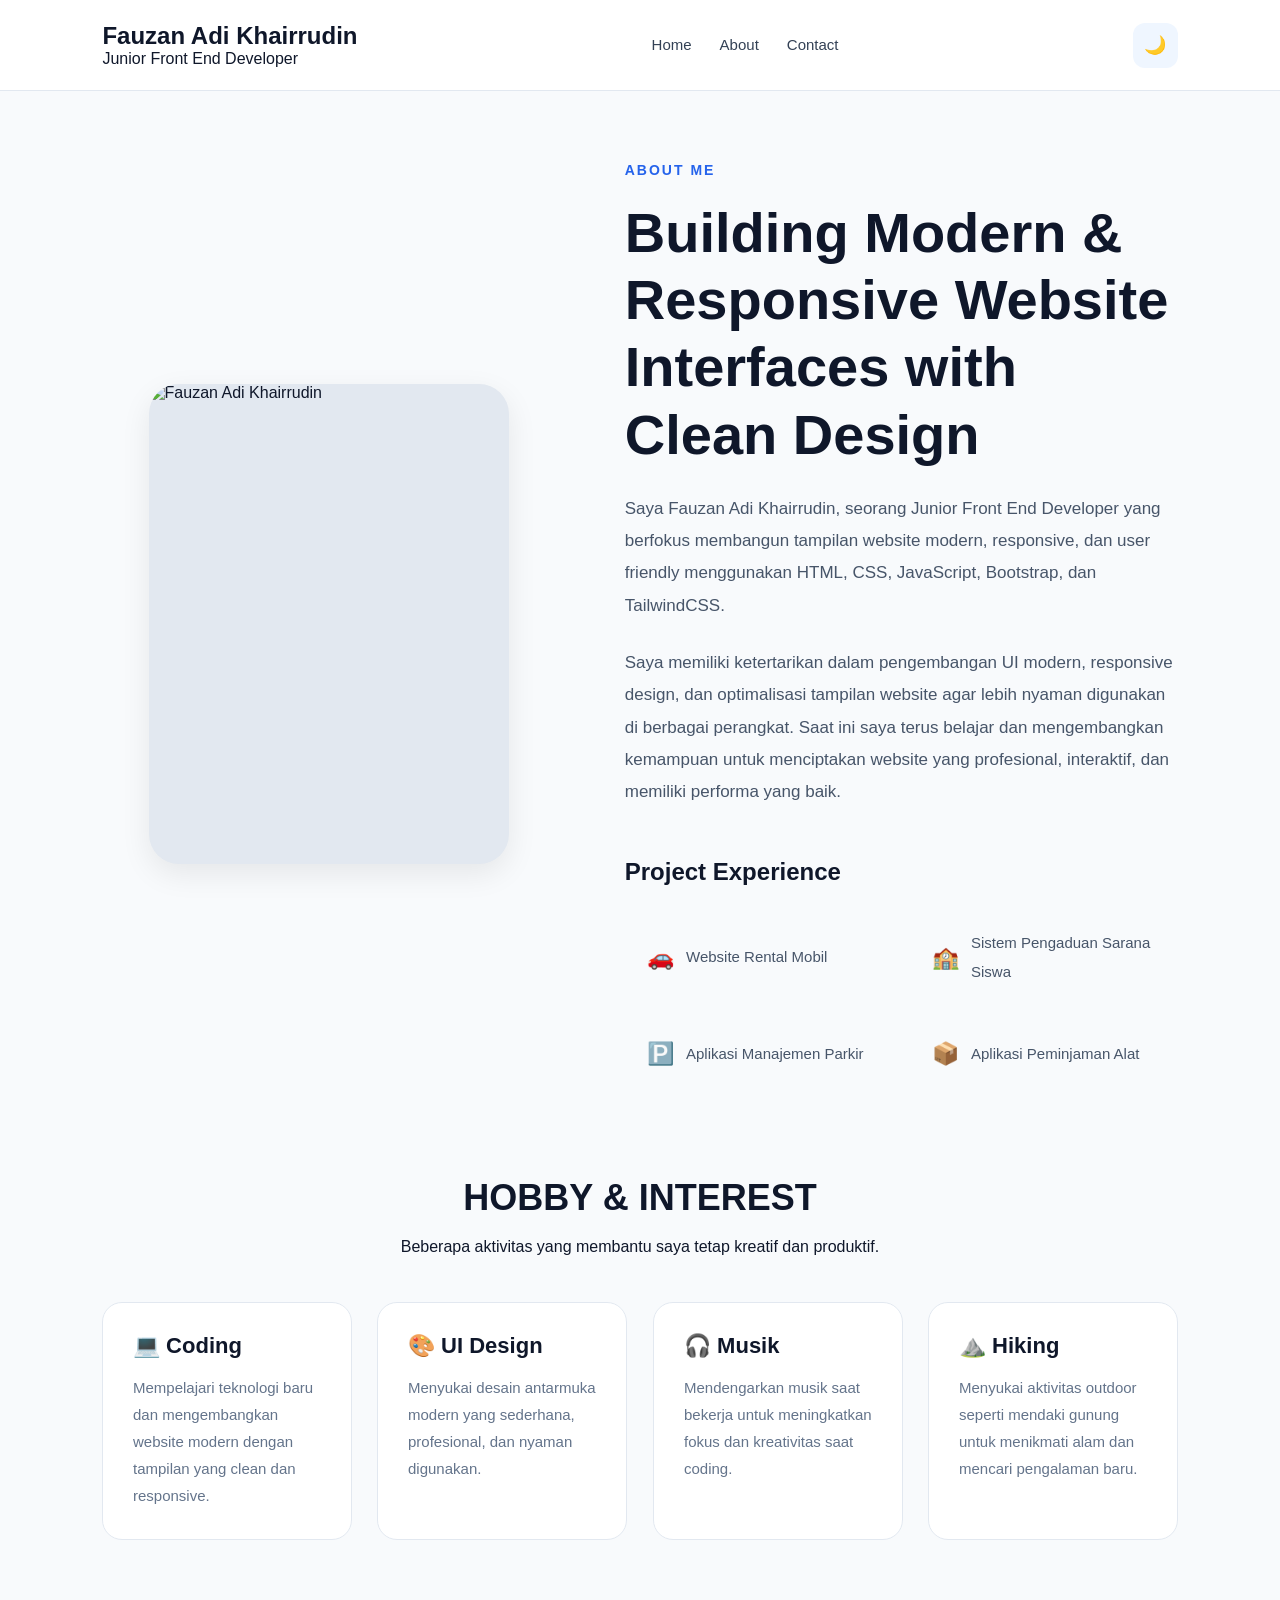
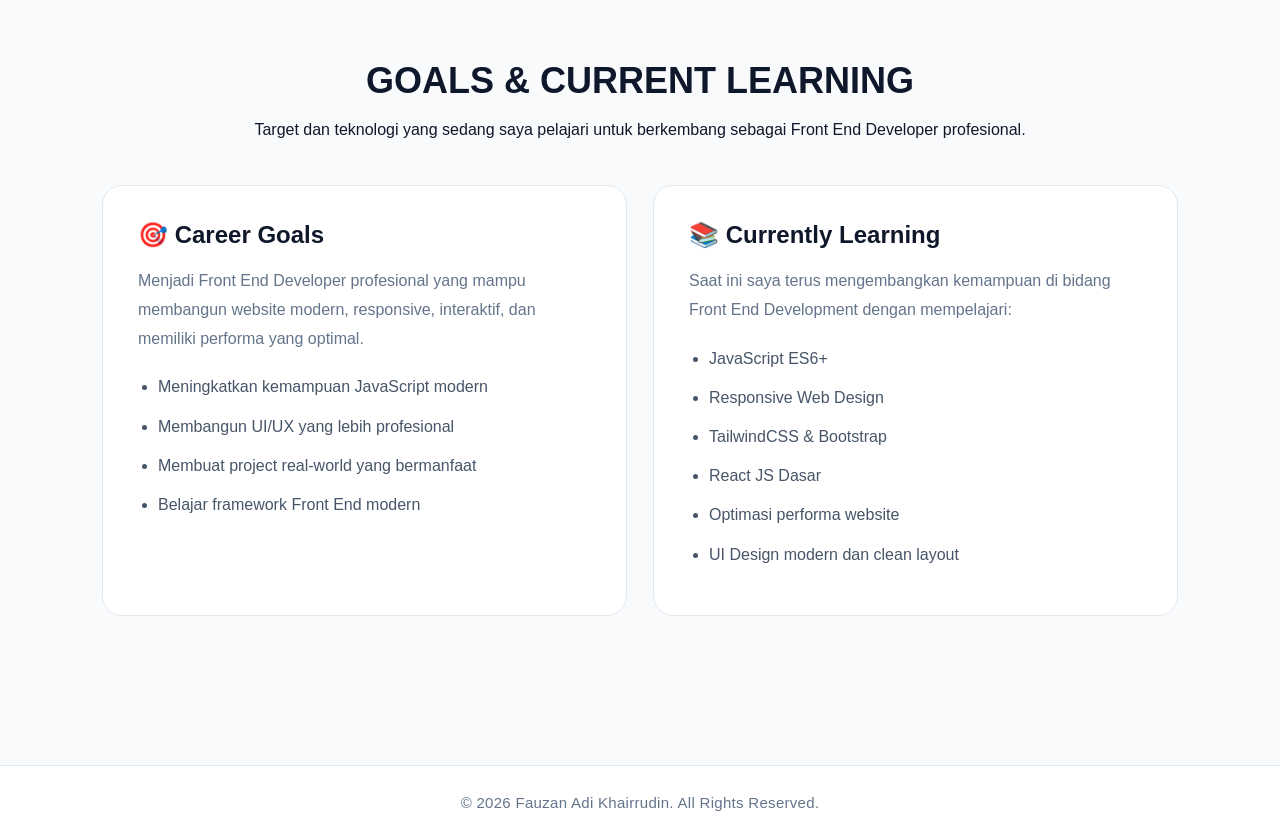
==== about.html @ c6f4afb7 "fix5" ====
<!doctype html>
<html lang="id">
  <head>
    <meta charset="UTF-8" />
    <meta name="viewport" content="width=device-width, initial-scale=1.0" />

    <title>About | Fauzan Adi Khairrudin</title>

    <meta
      name="description"
      content="Portfolio Fauzan Adi Khairrudin - Junior Front End Developer yang fokus membangun website modern, responsive, dan user friendly."
    />

    <link rel="stylesheet" href="../css/about.css" />
  </head>

  <body>
    <!-- NAVBAR -->
    <nav>
      <div class="logo-box">
        <h2>Fauzan Adi Khairrudin</h2>

        <p>Junior Front End Developer</p>
      </div>

      <ul>
        <li><a href="index.html">Home</a></li>
        <li><a href="about.html">About</a></li>
        <li><a href="contact.html">Contact</a></li>
      </ul>
      <button id="theme-toggle">🌙</button>
    </nav>

    <!-- ABOUT -->
    <section class="about-section">
      <!-- IMAGE -->
      <div class="about-image hidden">
        <div class="image-box">
          <img src="../images/fed.png" alt="Fauzan Adi Khairrudin" />
        </div>
      </div>

      <!-- CONTENT -->
      <div class="about-content hidden">
        <span class="small-title">ABOUT ME</span>

        <h1>
          Building Modern & Responsive Website Interfaces with Clean Design
        </h1>

        <p>
          Saya Fauzan Adi Khairrudin, seorang Junior Front End Developer yang
          berfokus membangun tampilan website modern, responsive, dan user
          friendly menggunakan HTML, CSS, JavaScript, Bootstrap, dan
          TailwindCSS.
        </p>

        <p>
          Saya memiliki ketertarikan dalam pengembangan UI modern, responsive
          design, dan optimalisasi tampilan website agar lebih nyaman digunakan
          di berbagai perangkat. Saat ini saya terus belajar dan mengembangkan
          kemampuan untuk menciptakan website yang profesional, interaktif, dan
          memiliki performa yang baik.
        </p>

        <!-- PROJECT -->
        <div class="project-section">
          <h3>Project Experience</h3>

          <div class="skills">
            <div class="skill-card">
              <span>🚗</span>
              <p>Website Rental Mobil</p>
            </div>

            <div class="skill-card">
              <span>🏫</span>
              <p>Sistem Pengaduan Sarana Siswa</p>
            </div>

            <div class="skill-card">
              <span>🅿️</span>
              <p>Aplikasi Manajemen Parkir</p>
            </div>

            <div class="skill-card">
              <span>📦</span>
              <p>Aplikasi Peminjaman Alat</p>
            </div>
          </div>
        </div>
      </div>
    </section>

    <!-- HOBBY -->
    <section class="hobby-section hidden">
      <div class="section-title">
        <h2>HOBBY & INTEREST</h2>

        <p>
          Beberapa aktivitas yang membantu saya tetap kreatif dan produktif.
        </p>
      </div>

      <div class="hobby-container">
        <div class="hobby-card">
          <h3>💻 Coding</h3>

          <p>
            Mempelajari teknologi baru dan mengembangkan website modern dengan
            tampilan yang clean dan responsive.
          </p>
        </div>

        <div class="hobby-card">
          <h3>🎨 UI Design</h3>

          <p>
            Menyukai desain antarmuka modern yang sederhana, profesional, dan
            nyaman digunakan.
          </p>
        </div>

        <div class="hobby-card">
          <h3>🎧 Musik</h3>

          <p>
            Mendengarkan musik saat bekerja untuk meningkatkan fokus dan
            kreativitas saat coding.
          </p>
        </div>

        <div class="hobby-card">
          <h3>⛰️ Hiking</h3>

          <p>
            Menyukai aktivitas outdoor seperti mendaki gunung untuk menikmati
            alam dan mencari pengalaman baru.
          </p>
        </div>
      </div>
    </section>

    <!-- GOALS & LEARNING -->
    <section class="goals-section hidden">
      <div class="section-title">
        <h2>GOALS & CURRENT LEARNING</h2>

        <p>
          Target dan teknologi yang sedang saya pelajari untuk berkembang
          sebagai Front End Developer profesional.
        </p>
      </div>

      <div class="goals-container">
        <!-- GOALS -->
        <div class="goal-card">
          <h3>🎯 Career Goals</h3>

          <p>
            Menjadi Front End Developer profesional yang mampu membangun website
            modern, responsive, interaktif, dan memiliki performa yang optimal.
          </p>

          <ul>
            <li>Meningkatkan kemampuan JavaScript modern</li>
            <li>Membangun UI/UX yang lebih profesional</li>
            <li>Membuat project real-world yang bermanfaat</li>
            <li>Belajar framework Front End modern</li>
          </ul>
        </div>

        <!-- CURRENT LEARNING -->
        <div class="goal-card">
          <h3>📚 Currently Learning</h3>

          <p>
            Saat ini saya terus mengembangkan kemampuan di bidang Front End
            Development dengan mempelajari:
          </p>

          <ul>
            <li>JavaScript ES6+</li>
            <li>Responsive Web Design</li>
            <li>TailwindCSS & Bootstrap</li>
            <li>React JS Dasar</li>
            <li>Optimasi performa website</li>
            <li>UI Design modern dan clean layout</li>
          </ul>
        </div>
      </div>
    </section>

    <footer>
      <p>© 2026 Fauzan Adi Khairrudin. All Rights Reserved.</p>
    </footer>

    <script src="../js/script.js"></script>
  </body>
</html>
---- css/about.css ----
/* RESET */
* {
  margin: 0;
  padding: 0;
  box-sizing: border-box;
  font-family: "Segoe UI", Tahoma, Geneva, Verdana, sans-serif;
}

body {
  background: #f8fafc;
  color: #0f172a;
}

/* =========================
   NAVBAR
========================= */
nav {
  width: 100%;
  padding: 22px 8%;

  display: flex;
  justify-content: space-between;
  align-items: center;

  background: rgba(255, 255, 255, 0.9);

  border-bottom: 1px solid #e2e8f0;

  position: sticky;
  top: 0;
  z-index: 1000;

  backdrop-filter: blur(12px);
}

.logo-box {
  display: flex;
  flex-direction: column;
}

.logo {
  font-size: 24px;
  font-weight: 700;
  color: #0f172a;
}

.job {
  margin-top: 4px;
  font-size: 14px;
  color: #64748b;
}

nav ul {
  display: flex;
  list-style: none;
  gap: 28px;
}

nav ul li a {
  text-decoration: none;
  color: #334155;

  font-size: 15px;
  font-weight: 500;

  position: relative;

  transition: 0.3s;
}

nav ul li a::after {
  content: "";

  position: absolute;
  left: 0;
  bottom: -6px;

  width: 0%;
  height: 2px;

  background: #2563eb;

  transition: 0.3s;
}

nav ul li a:hover {
  color: #2563eb;
}

nav ul li a:hover::after {
  width: 100%;
}

/* ACTIVE NAV */
nav ul li a.active {
  color: #2563eb;
}

nav ul li a.active::after {
  width: 100%;
}

/* =========================
   ABOUT
========================= */
.about-section {
  min-height: 90vh;
  padding: 70px 8%;

  display: grid;
  grid-template-columns: 0.9fr 1.1fr;
  gap: 70px;

  align-items: center;
}

/* IMAGE */
.about-image {
  display: flex;
  justify-content: center;
}

.image-box {
  width: 360px;
  height: 480px;

  overflow: hidden;
  border-radius: 30px;

  background: #e2e8f0;

  box-shadow: 0 10px 30px rgba(0, 0, 0, 0.08);
}

.image-box img {
  width: 100%;
  height: 100%;
  object-fit: cover;
}

/* CONTENT */
.small-title {
  color: #2563eb;
  font-size: 14px;
  letter-spacing: 2px;
  font-weight: 600;
}

.about-content h1 {
  margin-top: 20px;

  font-size: 56px;
  line-height: 1.2;

  color: #0f172a;
}

.about-content p {
  margin-top: 25px;

  line-height: 1.9;
  color: #475569;

  font-size: 17px;
}

/* =========================
   PROJECT EXPERIENCE
========================= */
.project-section {
  margin-top: 50px;
  width: 100%;
}

.project-section h3 {
  margin-bottom: 25px;

  font-size: 24px;
  color: var(--text-color);
}

/* MEMANJANG KE BAWAH FOTO */
.skills {
  width: 100%;

  display: grid;
  grid-template-columns: repeat(2, 1fr);

  gap: 18px;
}

.skill-card {
  width: 100%;

  padding: 18px 22px;

  background: var(--card-bg);

  border: 1px solid var(--border-color);
  border-radius: 16px;

  color: var(--text-color);

  font-weight: 500;

  display: flex;
  align-items: center;
  gap: 12px;

  transition: 0.3s;
}

.skill-card span {
  font-size: 22px;
}

.skill-card p {
  margin: 0;
  font-size: 15px;
}

.skill-card:hover {
  transform: translateY(-4px);

  background: var(--primary-color);
  border-color: var(--primary-color);

  color: white;
}

/* =========================
   SECTION TITLE
========================= */
.section-title {
  text-align: center;
}

.section-title h2 {
  font-size: 36px;
  color: var(--text-color);
}

.section-title p {
  margin-top: 14px;

  line-height: 1.8;

  color: var(--secondary-text);
}

/* RESPONSIVE */
@media (max-width: 768px) {
  .skills {
    grid-template-columns: 1fr;
  }
}

/* =========================
   HOBBY
========================= */
.hobby-section {
  padding: 20px 8% 100px;
}

.hobby-container {
  margin-top: 40px;

  display: grid;
  grid-template-columns: repeat(auto-fit, minmax(250px, 1fr));

  gap: 25px;
}

.hobby-card {
  background: white;

  padding: 30px;

  border-radius: 20px;
  border: 1px solid #e2e8f0;

  transition: 0.3s;
}

.hobby-card:hover {
  transform: translateY(-5px);
  border-color: #2563eb;
}

.hobby-card h3 {
  font-size: 22px;
  color: #0f172a;
}

.hobby-card p {
  margin-top: 15px;

  color: #64748b;
  line-height: 1.8;

  font-size: 15px;
}

/* =========================
   GOALS & LEARNING
========================= */
.goals-section {
  padding: 20px 8% 100px;
}

.goals-container {
  margin-top: 40px;

  display: grid;
  grid-template-columns: repeat(auto-fit, minmax(320px, 1fr));

  gap: 25px;
}

.goal-card {
  background: white;

  padding: 35px;

  border-radius: 20px;
  border: 1px solid #e2e8f0;

  transition: 0.3s;
}

.goal-card:hover {
  transform: translateY(-5px);
  border-color: #2563eb;
}

.goal-card h3 {
  font-size: 24px;
  color: #0f172a;
  margin-bottom: 18px;
}

.goal-card p {
  color: #64748b;
  line-height: 1.8;
  margin-bottom: 20px;
}

.goal-card ul {
  padding-left: 20px;
}

.goal-card ul li {
  margin-bottom: 12px;

  color: #475569;
  line-height: 1.7;
}

/* FOOTER */
footer {
  width: 100%;
  padding: 28px 8%;

  background: #ffffff;

  border-top: 1px solid #e2e8f0;

  display: flex;
  justify-content: center;
  align-items: center;

  margin-top: 50px;
}

footer p {
  color: #64748b;

  font-size: 15px;
  letter-spacing: 0.3px;

  text-align: center;
}

/* =========================
   DARK MODE BUTTON
========================= */
#theme-toggle {
  width: 45px;
  height: 45px;

  border: none;
  border-radius: 12px;

  background: #eff6ff;
  color: #2563eb;

  cursor: pointer;

  font-size: 18px;

  transition: 0.3s;
}

#theme-toggle:hover {
  transform: scale(1.08);
  background: #2563eb;
  color: white;
}

/* =========================
   DARK MODE
========================= */
body.dark-mode {
  background: #0f172a;
  color: #f8fafc;
}

/* NAVBAR */
body.dark-mode nav {
  background: rgba(15, 23, 42, 0.9);
  border-bottom: 1px solid #1e293b;
}

body.dark-mode .logo,
body.dark-mode nav ul li a,
body.dark-mode .about-content h1,
body.dark-mode .project-section h3,
body.dark-mode .section-title h2,
body.dark-mode .hobby-card h3,
body.dark-mode .goal-card h3,
body.dark-mode footer p {
  color: #f8fafc;
}

/* TEXT */
body.dark-mode .job,
body.dark-mode .about-content p,
body.dark-mode .section-title p,
body.dark-mode .goal-card p,
body.dark-mode .goal-card ul li,
body.dark-mode .hobby-card p {
  color: #cbd5e1;
}

/* CARD */
body.dark-mode .skill-card,
body.dark-mode .hobby-card,
body.dark-mode .goal-card,
body.dark-mode footer {
  background: #111827;
  border-color: #1e293b;
}

/* IMAGE */
body.dark-mode .image-box {
  background: #1e293b;
}

/* BUTTON */
body.dark-mode #theme-toggle {
  background: #1e293b;
  color: #facc15;
}

/* HOVER */
body.dark-mode .skill-card:hover,
body.dark-mode .hobby-card:hover,
body.dark-mode .goal-card:hover {
  border-color: #3b82f6;
}

/* =========================
   ANIMATION
========================= */
.hidden {
  opacity: 0;
  transform: translateY(30px);
  transition: all 0.8s ease;
}

.show {
  opacity: 1;
  transform: translateY(0);
}

/* =========================
   RESPONSIVE
========================= */
@media (max-width: 992px) {
  .about-section {
    grid-template-columns: 1fr;
    text-align: center;
  }

  .skills {
    justify-content: center;
  }

  .about-content h1 {
    font-size: 46px;
  }
}

@media (max-width: 768px) {
  nav {
    flex-direction: column;
    gap: 20px;
    text-align: center;
  }

  nav ul {
    gap: 18px;
  }

  .about-section {
    padding: 60px 6%;
  }

  .about-content h1 {
    font-size: 38px;
  }

  .about-content p {
    font-size: 16px;
  }

  .image-box {
    width: 280px;
    height: 380px;
  }

  .section-title h2 {
    font-size: 30px;
  }

  .goal-card,
  .hobby-card {
    padding: 25px;
  }
}

/* =========================
   EXTRA RESPONSIVE
========================= */

html {
  scroll-behavior: smooth;
}

body {
  overflow-x: hidden;
}

/* HEADING RESPONSIVE */
.about-content h1 {
  font-size: clamp(32px, 6vw, 56px);
}

/* IMAGE RESPONSIVE */
.image-box {
  width: 100%;
  max-width: 360px;
  height: auto;
  aspect-ratio: 3 / 4;
}

.image-box img {
  width: 100%;
  height: 100%;
  object-fit: cover;
}

/* SKILLS RESPONSIVE */
.skills {
  display: grid;
  grid-template-columns: repeat(auto-fit, minmax(220px, 1fr));
  gap: 18px;
}

.skill-card {
  min-width: 0;
  will-change: transform;
}

.goal-card,
.hobby-card {
  will-change: transform;
}

/* FOOTER */
footer {
  text-align: center;
}

/* NAVBAR TRANSITION */
nav ul li a {
  transition: color 0.3s ease;
}

/* NAVBAR SHADOW */
nav.scrolled {
  box-shadow: 0 4px 20px rgba(0, 0, 0, 0.08);
}

/* =========================
   TABLET
========================= */
@media (max-width: 992px) {
  .about-section {
    grid-template-columns: 1fr;
    text-align: center;
  }

  .about-content h1 {
    font-size: clamp(32px, 7vw, 48px);
  }

  .skills {
    justify-content: center;
  }
}

/* =========================
   MOBILE
========================= */
@media (max-width: 768px) {
  nav {
    flex-direction: column;
    gap: 20px;
    text-align: center;
    padding: 20px 6%;
  }

  nav ul {
    gap: 18px;
    flex-wrap: wrap;
    justify-content: center;
  }

  .about-section {
    padding: 60px 6%;
    gap: 50px;
  }

  .about-content p {
    font-size: 16px;
  }

  .image-box {
    max-width: 280px;
  }

  .section-title h2 {
    font-size: 30px;
  }

  .goal-card,
  .hobby-card {
    padding: 25px;
  }
}

/* =========================
   SMALL MOBILE
========================= */
@media (max-width: 576px) {
  nav {
    padding: 18px 5%;
  }

  nav ul {
    gap: 14px;
  }

  nav ul li a {
    font-size: 14px;
  }

  .about-section,
  .hobby-section,
  .goals-section {
    padding-left: 5%;
    padding-right: 5%;
  }

  .about-section {
    gap: 40px;
  }

  .about-content h1 {
    line-height: 1.3;
  }

  .project-section h3,
  .section-title h2 {
    font-size: 28px;
  }

  .goal-card h3,
  .hobby-card h3 {
    font-size: 20px;
  }

  .goal-card,
  .hobby-card,
  .skill-card {
    padding: 20px;
  }
}
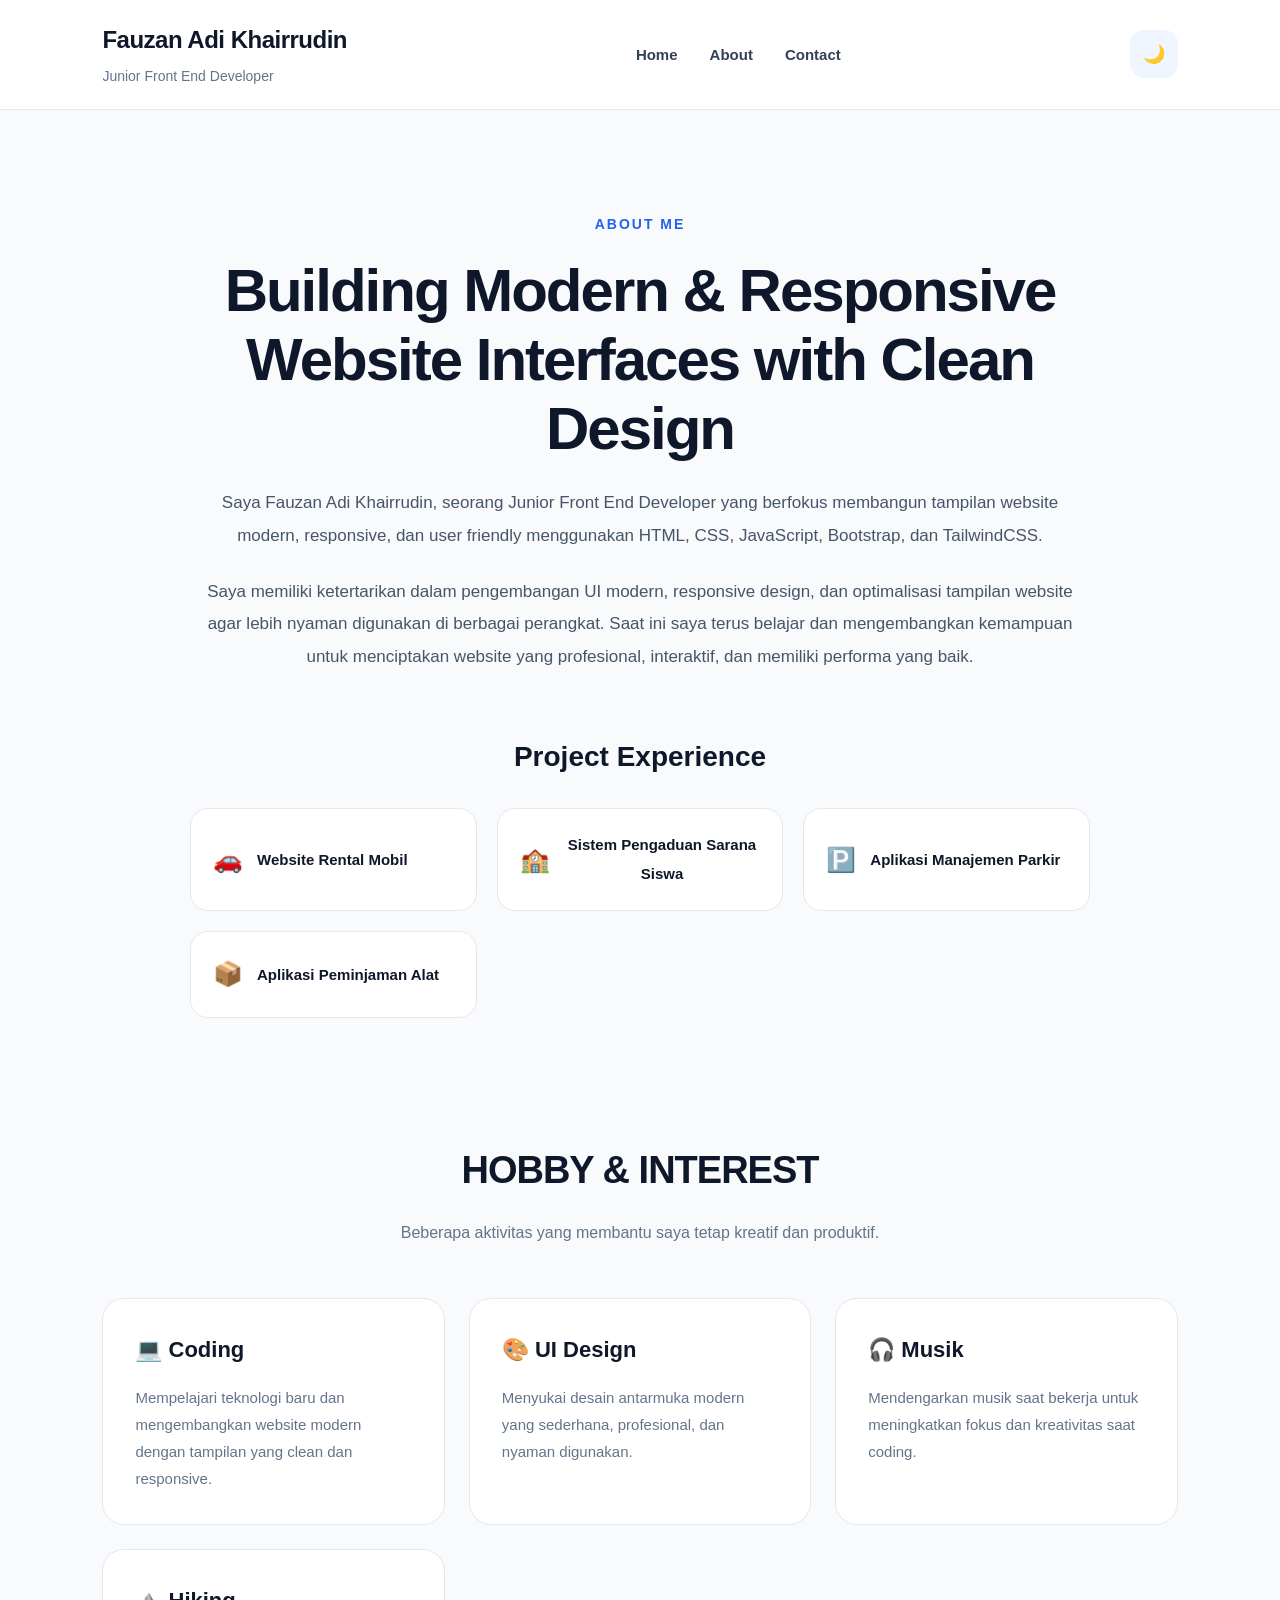
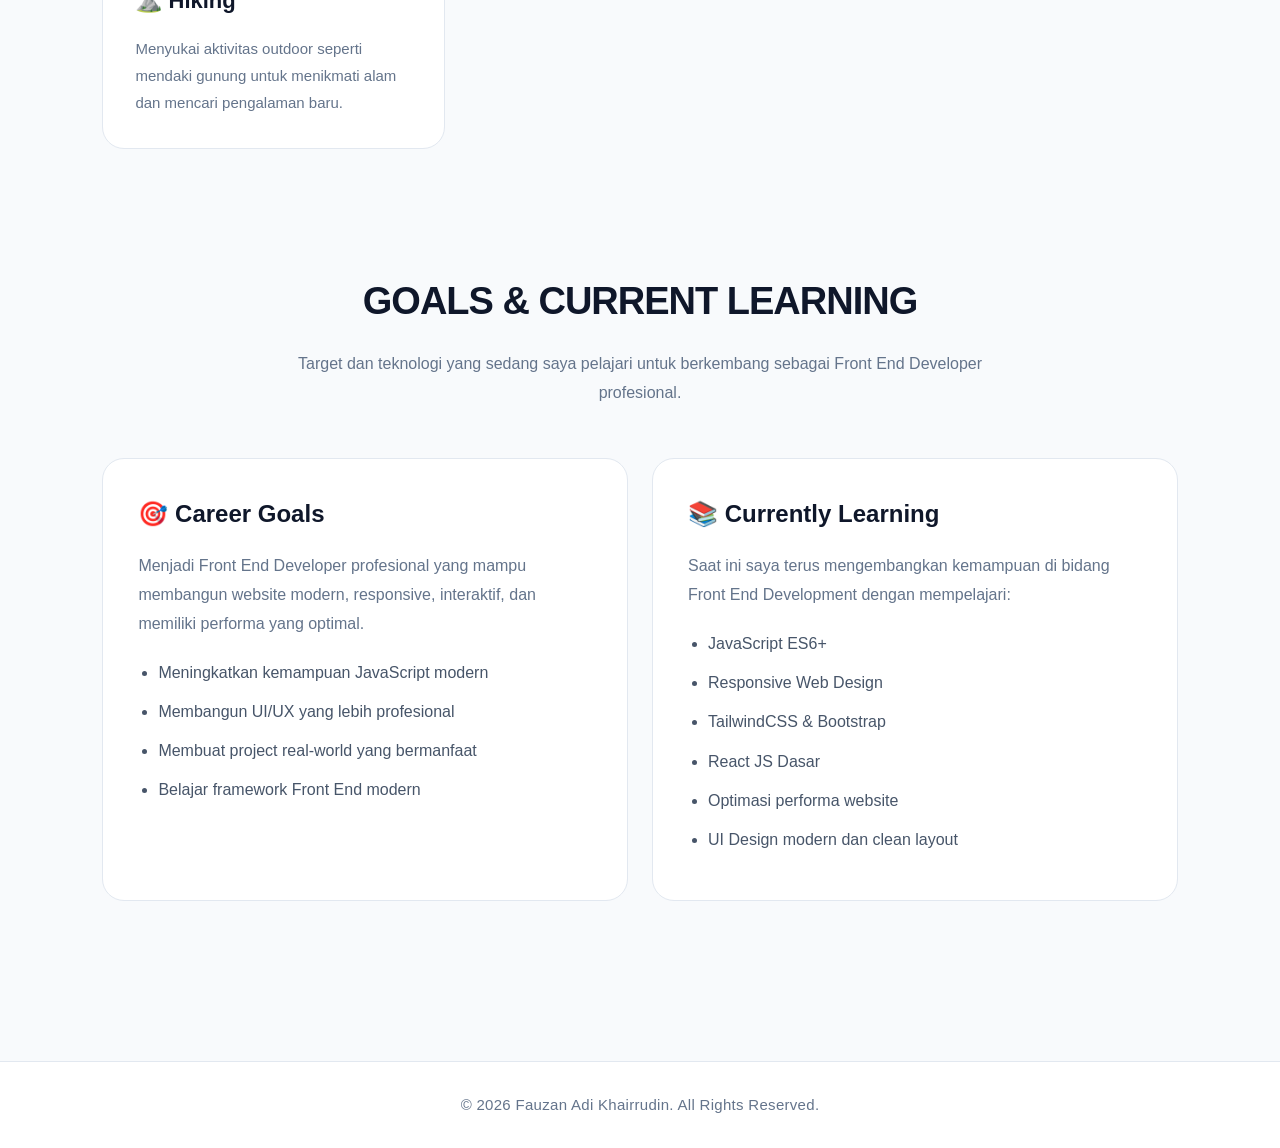
==== commit 784dd1c1: "fix9" ====
--- a/about.html
+++ b/about.html
@@ -33,13 +33,6 @@
 
     <!-- ABOUT -->
     <section class="about-section">
-      <!-- IMAGE -->
-      <div class="about-image hidden">
-        <div class="image-box">
-          <img src="../images/fed.png" alt="Fauzan Adi Khairrudin" />
-        </div>
-      </div>
-
       <!-- CONTENT -->
       <div class="about-content hidden">
         <span class="small-title">ABOUT ME</span>
--- a/css/about.css
+++ b/css/about.css
@@ -1,4 +1,6 @@
-/* RESET */
+/* =========================
+   RESET
+========================= */
 * {
   margin: 0;
   padding: 0;
@@ -6,9 +8,26 @@
   font-family: "Segoe UI", Tahoma, Geneva, Verdana, sans-serif;
 }
 
+html {
+  scroll-behavior: smooth;
+}
+
 body {
   background: #f8fafc;
   color: #0f172a;
+  overflow-x: hidden;
+  line-height: 1.7;
+}
+
+/* =========================
+   ROOT COLORS
+========================= */
+:root {
+  --primary-color: #2563eb;
+  --text-color: #0f172a;
+  --secondary-text: #64748b;
+  --border-color: #e2e8f0;
+  --card-bg: #ffffff;
 }
 
 /* =========================
@@ -16,56 +35,65 @@
 ========================= */
 nav {
   width: 100%;
-  padding: 22px 8%;
+  padding: 20px 8%;
 
   display: flex;
   justify-content: space-between;
   align-items: center;
 
-  background: rgba(255, 255, 255, 0.9);
-
-  border-bottom: 1px solid #e2e8f0;
-
   position: sticky;
   top: 0;
   z-index: 1000;
 
-  backdrop-filter: blur(12px);
-}
-
+  background: rgba(255, 255, 255, 0.92);
+  border-bottom: 1px solid var(--border-color);
+
+  backdrop-filter: blur(14px);
+
+  transition: 0.3s ease;
+}
+
+nav.scrolled {
+  box-shadow: 0 4px 20px rgba(0, 0, 0, 0.05);
+}
+
+/* LOGO */
 .logo-box {
   display: flex;
   flex-direction: column;
-}
-
-.logo {
+  gap: 4px;
+}
+
+.logo-box h2 {
   font-size: 24px;
   font-weight: 700;
-  color: #0f172a;
-}
-
-.job {
-  margin-top: 4px;
+  color: var(--text-color);
+  letter-spacing: -0.5px;
+}
+
+.logo-box p {
   font-size: 14px;
-  color: #64748b;
-}
-
+  color: var(--secondary-text);
+}
+
+/* MENU */
 nav ul {
   display: flex;
+  align-items: center;
   list-style: none;
-  gap: 28px;
+  gap: 32px;
 }
 
 nav ul li a {
+  position: relative;
+
   text-decoration: none;
   color: #334155;
 
   font-size: 15px;
-  font-weight: 500;
-
-  position: relative;
-
-  transition: 0.3s;
+  font-weight: 600;
+
+  transition: 0.3s ease;
 }
 
 nav ul li a::after {
@@ -73,338 +101,333 @@
 
   position: absolute;
   left: 0;
-  bottom: -6px;
+  bottom: -7px;
 
   width: 0%;
   height: 2px;
 
-  background: #2563eb;
-
-  transition: 0.3s;
-}
-
-nav ul li a:hover {
-  color: #2563eb;
-}
-
-nav ul li a:hover::after {
-  width: 100%;
-}
-
-/* ACTIVE NAV */
+  border-radius: 50px;
+
+  background: var(--primary-color);
+
+  transition: 0.3s ease;
+}
+
+nav ul li a:hover,
 nav ul li a.active {
-  color: #2563eb;
-}
-
+  color: var(--primary-color);
+}
+
+nav ul li a:hover::after,
 nav ul li a.active::after {
   width: 100%;
 }
 
 /* =========================
+   DARK MODE BUTTON
+========================= */
+#theme-toggle {
+  width: 48px;
+  height: 48px;
+
+  border: none;
+  border-radius: 14px;
+
+  background: #eff6ff;
+  color: var(--primary-color);
+
+  font-size: 18px;
+  cursor: pointer;
+
+  transition: 0.3s ease;
+}
+
+#theme-toggle:hover {
+  transform: translateY(-2px);
+
+  background: var(--primary-color);
+  color: white;
+}
+
+/* =========================
    ABOUT
 ========================= */
 .about-section {
+  width: 100%;
   min-height: 90vh;
-  padding: 70px 8%;
-
-  display: grid;
-  grid-template-columns: 0.9fr 1.1fr;
-  gap: 70px;
-
-  align-items: center;
-}
-
-/* IMAGE */
-.about-image {
-  display: flex;
-  justify-content: center;
-}
-
-.image-box {
-  width: 360px;
-  height: 480px;
-
-  overflow: hidden;
-  border-radius: 30px;
-
-  background: #e2e8f0;
-
-  box-shadow: 0 10px 30px rgba(0, 0, 0, 0.08);
-}
-
-.image-box img {
-  width: 100%;
-  height: 100%;
-  object-fit: cover;
-}
-
-/* CONTENT */
-.small-title {
-  color: #2563eb;
-  font-size: 14px;
-  letter-spacing: 2px;
-  font-weight: 600;
-}
-
-.about-content h1 {
-  margin-top: 20px;
-
-  font-size: 56px;
-  line-height: 1.2;
-
-  color: #0f172a;
-}
-
-.about-content p {
-  margin-top: 25px;
-
-  line-height: 1.9;
-  color: #475569;
-
-  font-size: 17px;
-}
-
-/* =========================
-   PROJECT EXPERIENCE
-========================= */
-.project-section {
-  margin-top: 50px;
-  width: 100%;
-}
-
-.project-section h3 {
-  margin-bottom: 25px;
-
-  font-size: 24px;
-  color: var(--text-color);
-}
-
-/* MEMANJANG KE BAWAH FOTO */
-.skills {
-  width: 100%;
-
-  display: grid;
-  grid-template-columns: repeat(2, 1fr);
-
-  gap: 18px;
-}
-
-.skill-card {
-  width: 100%;
-
-  padding: 18px 22px;
-
-  background: var(--card-bg);
-
-  border: 1px solid var(--border-color);
-  border-radius: 16px;
-
-  color: var(--text-color);
-
-  font-weight: 500;
-
-  display: flex;
-  align-items: center;
-  gap: 12px;
-
-  transition: 0.3s;
-}
-
-.skill-card span {
-  font-size: 22px;
-}
-
-.skill-card p {
-  margin: 0;
-  font-size: 15px;
-}
-
-.skill-card:hover {
-  transform: translateY(-4px);
-
-  background: var(--primary-color);
-  border-color: var(--primary-color);
-
-  color: white;
-}
-
-/* =========================
-   SECTION TITLE
-========================= */
-.section-title {
-  text-align: center;
-}
-
-.section-title h2 {
-  font-size: 36px;
-  color: var(--text-color);
-}
-
-.section-title p {
-  margin-top: 14px;
-
-  line-height: 1.8;
-
-  color: var(--secondary-text);
-}
-
-/* RESPONSIVE */
-@media (max-width: 768px) {
-  .skills {
-    grid-template-columns: 1fr;
-  }
-}
-
-/* =========================
-   HOBBY
-========================= */
-.hobby-section {
-  padding: 20px 8% 100px;
-}
-
-.hobby-container {
-  margin-top: 40px;
-
-  display: grid;
-  grid-template-columns: repeat(auto-fit, minmax(250px, 1fr));
-
-  gap: 25px;
-}
-
-.hobby-card {
-  background: white;
-
-  padding: 30px;
-
-  border-radius: 20px;
-  border: 1px solid #e2e8f0;
-
-  transition: 0.3s;
-}
-
-.hobby-card:hover {
-  transform: translateY(-5px);
-  border-color: #2563eb;
-}
-
-.hobby-card h3 {
-  font-size: 22px;
-  color: #0f172a;
-}
-
-.hobby-card p {
-  margin-top: 15px;
-
-  color: #64748b;
-  line-height: 1.8;
-
-  font-size: 15px;
-}
-
-/* =========================
-   GOALS & LEARNING
-========================= */
-.goals-section {
-  padding: 20px 8% 100px;
-}
-
-.goals-container {
-  margin-top: 40px;
-
-  display: grid;
-  grid-template-columns: repeat(auto-fit, minmax(320px, 1fr));
-
-  gap: 25px;
-}
-
-.goal-card {
-  background: white;
-
-  padding: 35px;
-
-  border-radius: 20px;
-  border: 1px solid #e2e8f0;
-
-  transition: 0.3s;
-}
-
-.goal-card:hover {
-  transform: translateY(-5px);
-  border-color: #2563eb;
-}
-
-.goal-card h3 {
-  font-size: 24px;
-  color: #0f172a;
-  margin-bottom: 18px;
-}
-
-.goal-card p {
-  color: #64748b;
-  line-height: 1.8;
-  margin-bottom: 20px;
-}
-
-.goal-card ul {
-  padding-left: 20px;
-}
-
-.goal-card ul li {
-  margin-bottom: 12px;
-
-  color: #475569;
-  line-height: 1.7;
-}
-
-/* FOOTER */
-footer {
-  width: 100%;
-  padding: 28px 8%;
-
-  background: #ffffff;
-
-  border-top: 1px solid #e2e8f0;
+
+  padding: 100px 8%;
 
   display: flex;
   justify-content: center;
   align-items: center;
-
+}
+
+.about-content {
+  width: 100%;
+  max-width: 900px;
+
+  text-align: center;
+}
+
+/* SMALL TITLE */
+.small-title {
+  display: inline-block;
+
+  color: var(--primary-color);
+
+  font-size: 14px;
+  font-weight: 700;
+  letter-spacing: 2px;
+
+  margin-bottom: 20px;
+}
+
+/* TITLE */
+.about-content h1 {
+  font-size: clamp(38px, 6vw, 60px);
+  line-height: 1.15;
+  letter-spacing: -2px;
+
+  color: var(--text-color);
+}
+
+/* DESCRIPTION */
+.about-content p {
+  margin-top: 24px;
+
+  font-size: 17px;
+  line-height: 1.9;
+
+  color: #475569;
+}
+
+/* =========================
+   PROJECT EXPERIENCE
+========================= */
+.project-section {
+  margin-top: 60px;
+}
+
+.project-section h3 {
+  margin-bottom: 28px;
+
+  font-size: 28px;
+  color: var(--text-color);
+}
+
+/* SKILLS */
+.skills {
+  display: grid;
+  grid-template-columns: repeat(auto-fit, minmax(240px, 1fr));
+  gap: 20px;
+}
+
+.skill-card {
+  padding: 22px;
+
+  background: var(--card-bg);
+
+  border: 1px solid var(--border-color);
+  border-radius: 18px;
+
+  display: flex;
+  align-items: center;
+  gap: 14px;
+
+  transition: 0.3s ease;
+}
+
+.skill-card:hover {
+  transform: translateY(-5px);
+
+  border-color: var(--primary-color);
+  box-shadow: 0 10px 30px rgba(37, 99, 235, 0.08);
+}
+
+.skill-card span {
+  font-size: 24px;
+}
+
+.skill-card p {
+  margin: 0;
+
+  font-size: 15px;
+  font-weight: 600;
+
+  color: var(--text-color);
+}
+
+/* =========================
+   SECTION TITLE
+========================= */
+.section-title {
+  text-align: center;
+}
+
+.section-title h2 {
+  font-size: 38px;
+  letter-spacing: -1px;
+
+  color: var(--text-color);
+}
+
+.section-title p {
+  margin-top: 16px;
+
+  max-width: 700px;
+  margin-inline: auto;
+
+  line-height: 1.8;
+  color: var(--secondary-text);
+}
+
+/* =========================
+   HOBBY SECTION
+========================= */
+.hobby-section {
+  padding: 20px 8% 100px;
+}
+
+.hobby-container {
   margin-top: 50px;
+
+  display: grid;
+  grid-template-columns: repeat(auto-fit, minmax(260px, 1fr));
+
+  gap: 24px;
+}
+
+.hobby-card {
+  padding: 32px;
+
+  background: var(--card-bg);
+
+  border: 1px solid var(--border-color);
+  border-radius: 22px;
+
+  transition: 0.3s ease;
+}
+
+.hobby-card:hover {
+  transform: translateY(-6px);
+
+  border-color: var(--primary-color);
+  box-shadow: 0 10px 30px rgba(0, 0, 0, 0.05);
+}
+
+.hobby-card h3 {
+  font-size: 22px;
+  color: var(--text-color);
+}
+
+.hobby-card p {
+  margin-top: 16px;
+
+  font-size: 15px;
+  line-height: 1.8;
+
+  color: var(--secondary-text);
+}
+
+/* =========================
+   GOALS SECTION
+========================= */
+.goals-section {
+  padding: 20px 8% 100px;
+}
+
+.goals-container {
+  margin-top: 50px;
+
+  display: grid;
+  grid-template-columns: repeat(auto-fit, minmax(320px, 1fr));
+
+  gap: 24px;
+}
+
+.goal-card {
+  padding: 35px;
+
+  background: var(--card-bg);
+
+  border: 1px solid var(--border-color);
+  border-radius: 22px;
+
+  transition: 0.3s ease;
+}
+
+.goal-card:hover {
+  transform: translateY(-6px);
+
+  border-color: var(--primary-color);
+  box-shadow: 0 10px 30px rgba(0, 0, 0, 0.05);
+}
+
+.goal-card h3 {
+  margin-bottom: 18px;
+
+  font-size: 24px;
+  color: var(--text-color);
+}
+
+.goal-card p {
+  margin-bottom: 20px;
+
+  line-height: 1.8;
+  color: var(--secondary-text);
+}
+
+.goal-card ul {
+  padding-left: 20px;
+}
+
+.goal-card ul li {
+  margin-bottom: 12px;
+
+  line-height: 1.7;
+  color: #475569;
+}
+
+/* =========================
+   FOOTER
+========================= */
+footer {
+  width: 100%;
+
+  margin-top: 60px;
+  padding: 30px 8%;
+
+  background: #ffffff;
+  border-top: 1px solid var(--border-color);
+
+  display: flex;
+  justify-content: center;
+  align-items: center;
 }
 
 footer p {
-  color: #64748b;
+  text-align: center;
 
   font-size: 15px;
+  color: var(--secondary-text);
+
   letter-spacing: 0.3px;
-
-  text-align: center;
-}
-
-/* =========================
-   DARK MODE BUTTON
-========================= */
-#theme-toggle {
-  width: 45px;
-  height: 45px;
-
-  border: none;
-  border-radius: 12px;
-
-  background: #eff6ff;
-  color: #2563eb;
-
-  cursor: pointer;
-
-  font-size: 18px;
-
-  transition: 0.3s;
-}
-
-#theme-toggle:hover {
-  transform: scale(1.08);
-  background: #2563eb;
-  color: white;
+}
+
+/* =========================
+   ANIMATION
+========================= */
+.hidden {
+  opacity: 0;
+  transform: translateY(30px);
+
+  transition: all 0.8s ease;
+}
+
+.show {
+  opacity: 1;
+  transform: translateY(0);
 }
 
 /* =========================
@@ -417,23 +440,24 @@
 
 /* NAVBAR */
 body.dark-mode nav {
-  background: rgba(15, 23, 42, 0.9);
-  border-bottom: 1px solid #1e293b;
-}
-
-body.dark-mode .logo,
+  background: rgba(15, 23, 42, 0.92);
+  border-color: #1e293b;
+}
+
+/* TEXT */
+body.dark-mode .logo-box h2,
 body.dark-mode nav ul li a,
 body.dark-mode .about-content h1,
 body.dark-mode .project-section h3,
 body.dark-mode .section-title h2,
 body.dark-mode .hobby-card h3,
 body.dark-mode .goal-card h3,
-body.dark-mode footer p {
+body.dark-mode footer p,
+body.dark-mode .skill-card p {
   color: #f8fafc;
 }
 
-/* TEXT */
-body.dark-mode .job,
+body.dark-mode .logo-box p,
 body.dark-mode .about-content p,
 body.dark-mode .section-title p,
 body.dark-mode .goal-card p,
@@ -451,225 +475,73 @@
   border-color: #1e293b;
 }
 
-/* IMAGE */
-body.dark-mode .image-box {
-  background: #1e293b;
-}
-
 /* BUTTON */
 body.dark-mode #theme-toggle {
   background: #1e293b;
   color: #facc15;
 }
 
-/* HOVER */
-body.dark-mode .skill-card:hover,
-body.dark-mode .hobby-card:hover,
-body.dark-mode .goal-card:hover {
-  border-color: #3b82f6;
-}
-
-/* =========================
-   ANIMATION
-========================= */
-.hidden {
-  opacity: 0;
-  transform: translateY(30px);
-  transition: all 0.8s ease;
-}
-
-.show {
-  opacity: 1;
-  transform: translateY(0);
-}
-
 /* =========================
    RESPONSIVE
 ========================= */
 @media (max-width: 992px) {
   .about-section {
-    grid-template-columns: 1fr;
-    text-align: center;
-  }
-
-  .skills {
-    justify-content: center;
-  }
-
-  .about-content h1 {
-    font-size: 46px;
+    padding: 90px 6%;
+  }
+
+  .about-content {
+    max-width: 100%;
   }
 }
 
 @media (max-width: 768px) {
   nav {
     flex-direction: column;
+    gap: 18px;
+
+    padding: 20px 6%;
+
+    text-align: center;
+  }
+
+  nav ul {
     gap: 20px;
-    text-align: center;
-  }
-
-  nav ul {
-    gap: 18px;
-  }
-
-  .about-section {
-    padding: 60px 6%;
+    flex-wrap: wrap;
+    justify-content: center;
+  }
+
+  .about-section,
+  .hobby-section,
+  .goals-section {
+    padding-left: 6%;
+    padding-right: 6%;
   }
 
   .about-content h1 {
-    font-size: 38px;
+    line-height: 1.2;
   }
 
   .about-content p {
     font-size: 16px;
   }
 
-  .image-box {
-    width: 280px;
-    height: 380px;
-  }
-
   .section-title h2 {
-    font-size: 30px;
+    font-size: 32px;
   }
 
   .goal-card,
   .hobby-card {
-    padding: 25px;
-  }
-}
-
-/* =========================
-   EXTRA RESPONSIVE
-========================= */
-
-html {
-  scroll-behavior: smooth;
-}
-
-body {
-  overflow-x: hidden;
-}
-
-/* HEADING RESPONSIVE */
-.about-content h1 {
-  font-size: clamp(32px, 6vw, 56px);
-}
-
-/* IMAGE RESPONSIVE */
-.image-box {
-  width: 100%;
-  max-width: 360px;
-  height: auto;
-  aspect-ratio: 3 / 4;
-}
-
-.image-box img {
-  width: 100%;
-  height: 100%;
-  object-fit: cover;
-}
-
-/* SKILLS RESPONSIVE */
-.skills {
-  display: grid;
-  grid-template-columns: repeat(auto-fit, minmax(220px, 1fr));
-  gap: 18px;
-}
-
-.skill-card {
-  min-width: 0;
-  will-change: transform;
-}
-
-.goal-card,
-.hobby-card {
-  will-change: transform;
-}
-
-/* FOOTER */
-footer {
-  text-align: center;
-}
-
-/* NAVBAR TRANSITION */
-nav ul li a {
-  transition: color 0.3s ease;
-}
-
-/* NAVBAR SHADOW */
-nav.scrolled {
-  box-shadow: 0 4px 20px rgba(0, 0, 0, 0.08);
-}
-
-/* =========================
-   TABLET
-========================= */
-@media (max-width: 992px) {
-  .about-section {
-    grid-template-columns: 1fr;
-    text-align: center;
-  }
-
-  .about-content h1 {
-    font-size: clamp(32px, 7vw, 48px);
-  }
-
-  .skills {
-    justify-content: center;
-  }
-}
-
-/* =========================
-   MOBILE
-========================= */
-@media (max-width: 768px) {
-  nav {
-    flex-direction: column;
-    gap: 20px;
-    text-align: center;
-    padding: 20px 6%;
-  }
-
-  nav ul {
-    gap: 18px;
-    flex-wrap: wrap;
-    justify-content: center;
-  }
-
-  .about-section {
-    padding: 60px 6%;
-    gap: 50px;
-  }
-
-  .about-content p {
-    font-size: 16px;
-  }
-
-  .image-box {
-    max-width: 280px;
-  }
-
-  .section-title h2 {
-    font-size: 30px;
-  }
-
-  .goal-card,
-  .hobby-card {
-    padding: 25px;
-  }
-}
-
-/* =========================
-   SMALL MOBILE
-========================= */
+    padding: 28px;
+  }
+}
+
 @media (max-width: 576px) {
   nav {
     padding: 18px 5%;
   }
 
   nav ul {
-    gap: 14px;
+    gap: 16px;
   }
 
   nav ul li a {
@@ -684,11 +556,12 @@
   }
 
   .about-section {
-    gap: 40px;
+    padding-top: 70px;
   }
 
   .about-content h1 {
-    line-height: 1.3;
+    font-size: 34px;
+    letter-spacing: -1px;
   }
 
   .project-section h3,
@@ -704,6 +577,10 @@
   .goal-card,
   .hobby-card,
   .skill-card {
-    padding: 20px;
-  }
-}
+    padding: 22px;
+  }
+
+  footer {
+    padding: 24px 5%;
+  }
+}
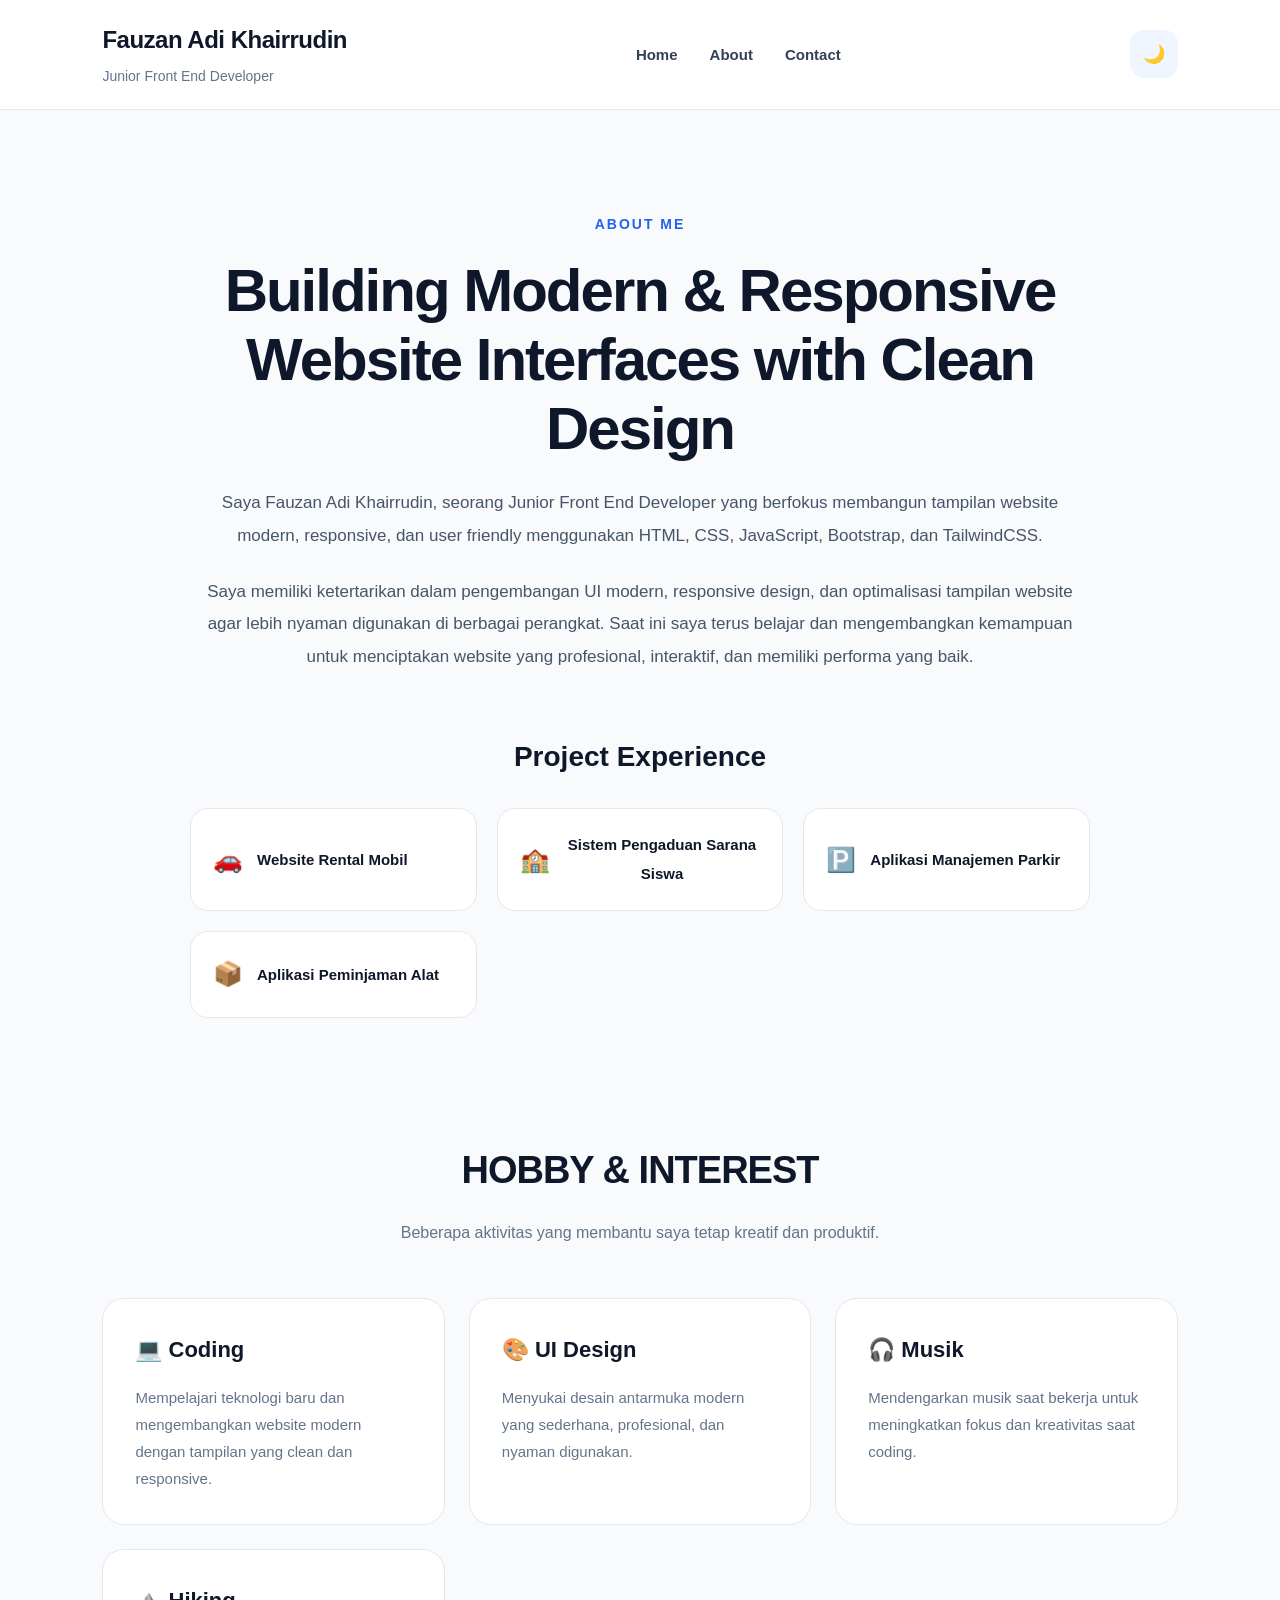
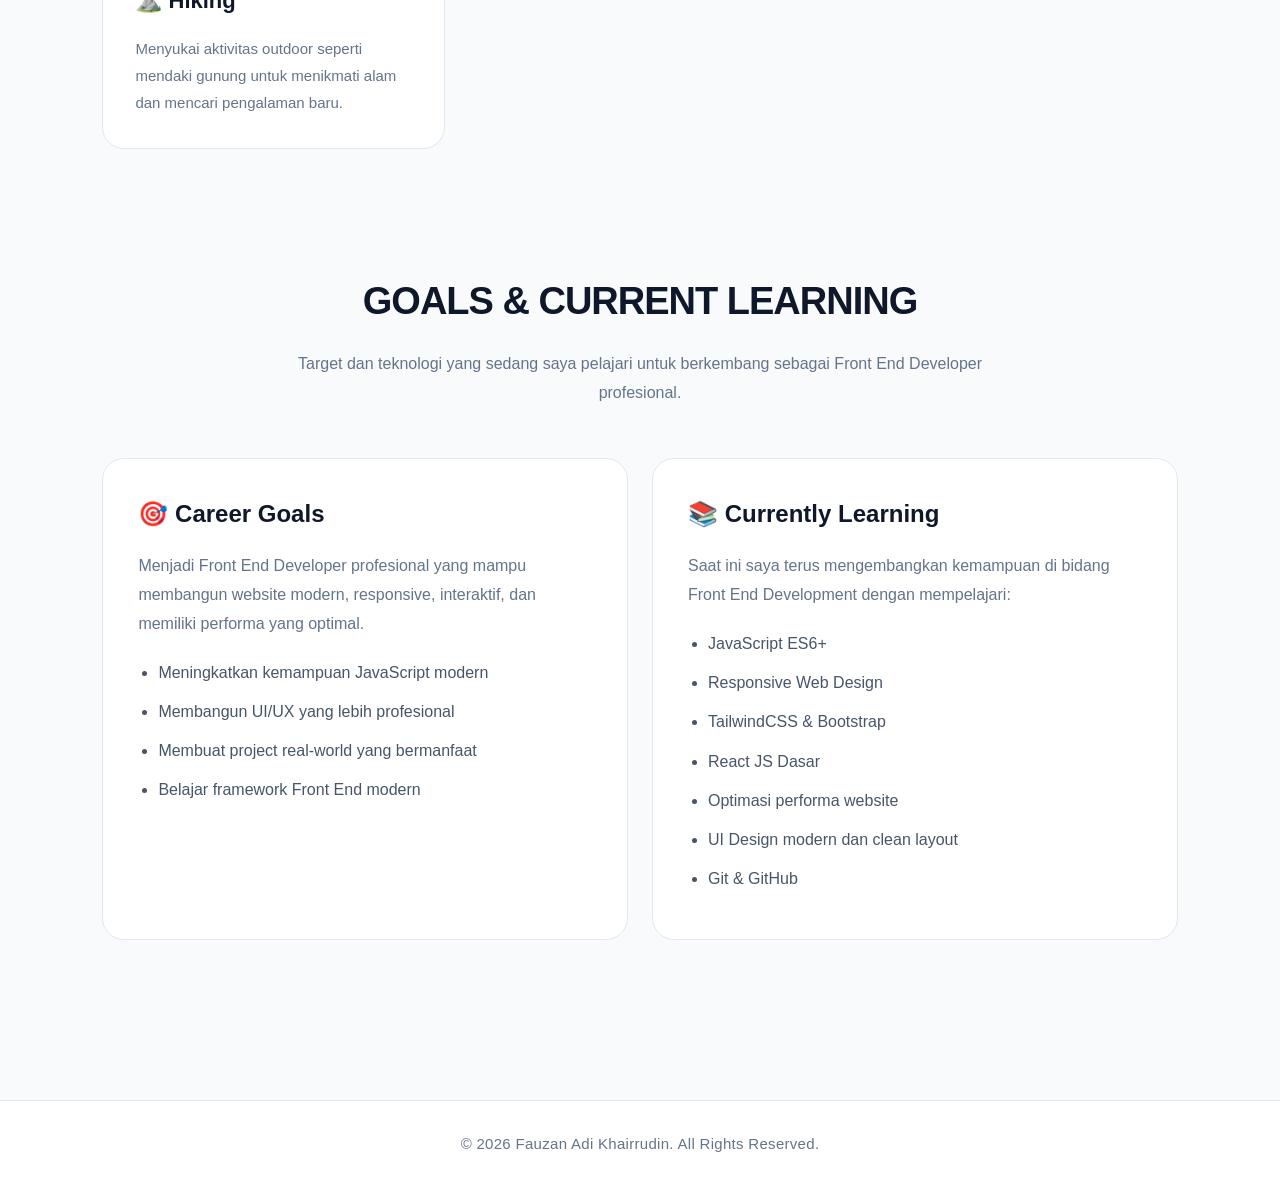
==== commit 6137bc8f: "fix18" ====
--- a/about.html
+++ b/about.html
@@ -179,6 +179,7 @@
             <li>React JS Dasar</li>
             <li>Optimasi performa website</li>
             <li>UI Design modern dan clean layout</li>
+            <li>Git & GitHub</li>
           </ul>
         </div>
       </div>
--- a/css/about.css
+++ b/css/about.css
@@ -10,13 +10,6 @@
 
 html {
   scroll-behavior: smooth;
-}
-
-body {
-  background: #f8fafc;
-  color: #0f172a;
-  overflow-x: hidden;
-  line-height: 1.7;
 }
 
 /* =========================
@@ -28,6 +21,16 @@
   --secondary-text: #64748b;
   --border-color: #e2e8f0;
   --card-bg: #ffffff;
+  --bg: #f8fafc;
+  --font: "Segoe UI", Tahoma, Geneva, Verdana, sans-serif;
+}
+
+body {
+  background: var(--bg);
+  color: var(--text-color);
+  overflow-x: hidden;
+  line-height: 1.7;
+  font-family: var(--font);
 }
 
 /* =========================
@@ -434,14 +437,21 @@
    DARK MODE
 ========================= */
 body.dark-mode {
-  background: #0f172a;
-  color: #f8fafc;
+  --primary-color: #3b82f6;
+  --text-color: #f1f5f9;
+  --secondary-text: #cbd5e1;
+  --border-color: #1e293b;
+  --card-bg: #111827;
+  --bg: #0f172a;
+  
+  background: var(--bg);
+  color: var(--text-color);
 }
 
 /* NAVBAR */
 body.dark-mode nav {
   background: rgba(15, 23, 42, 0.92);
-  border-color: #1e293b;
+  border-bottom: 1px solid var(--border-color);
 }
 
 /* TEXT */
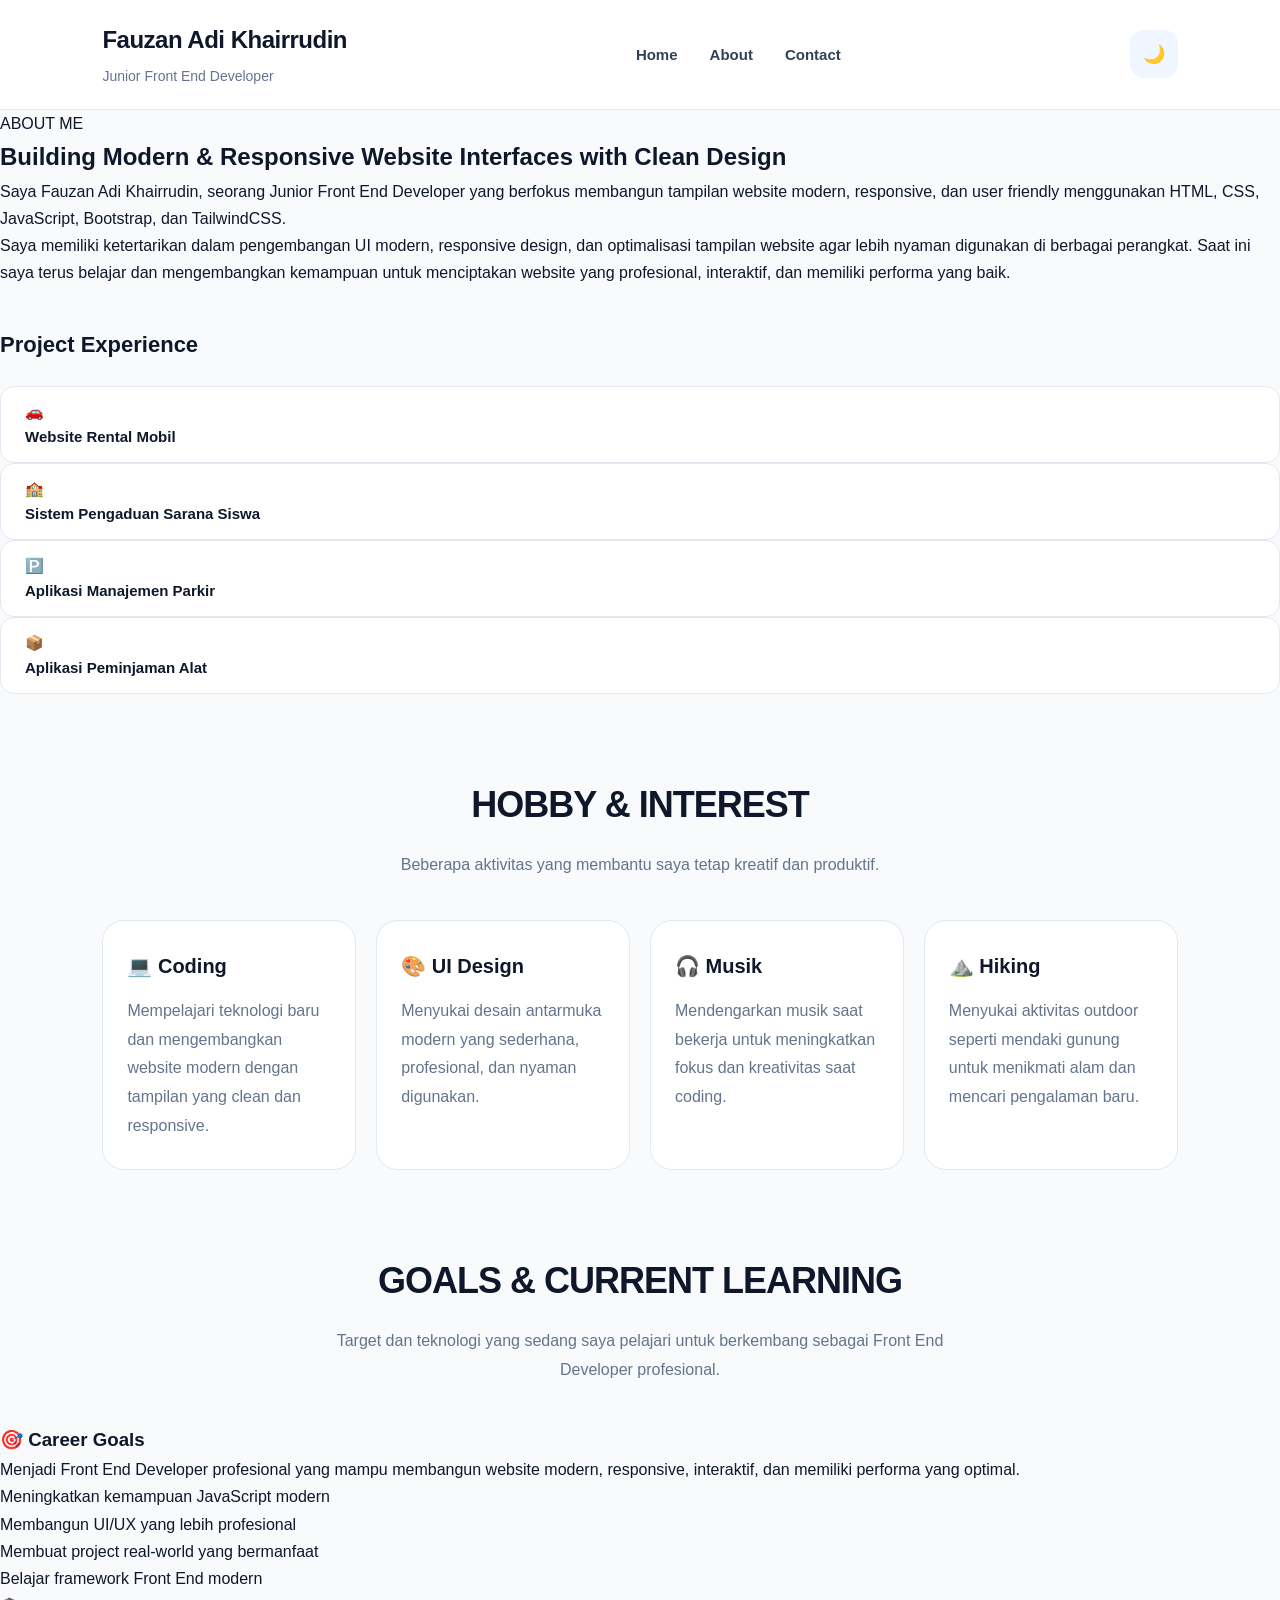
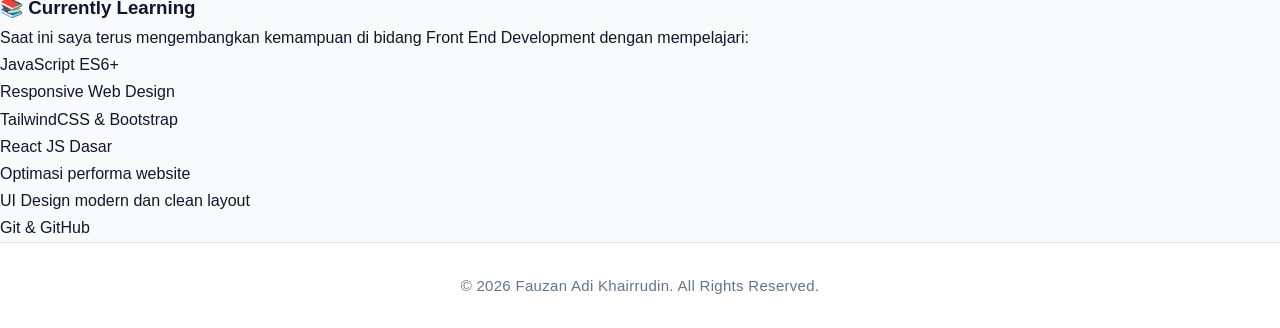
==== commit 61cbc0dd: "fix19" ====
--- a/about.html
+++ b/about.html
@@ -11,7 +11,7 @@
       content="Portfolio Fauzan Adi Khairrudin - Junior Front End Developer yang fokus membangun website modern, responsive, dan user friendly."
     />
 
-    <link rel="stylesheet" href="../css/about.css" />
+    <link rel="stylesheet" href="../css/index.css" />
   </head>
 
   <body>
--- a/css/index.css
+++ b/css/index.css
@@ -0,0 +1,844 @@
+/* =========================
+   RESET & ROOT
+========================= */
+*,
+*::before,
+*::after {
+  margin: 0;
+  padding: 0;
+  box-sizing: border-box;
+}
+
+html {
+  scroll-behavior: smooth;
+}
+
+:root {
+  --primary-color: #2563eb;
+  --text-color: #0f172a;
+  --secondary-text: #64748b;
+  --border-color: #e2e8f0;
+  --card-bg: #ffffff;
+  --bg: #f8fafc;
+  --font: "Segoe UI", Tahoma, Geneva, Verdana, sans-serif;
+}
+
+body {
+  font-family: var(--font);
+  background: var(--bg);
+  color: var(--text-color);
+  line-height: 1.7;
+  overflow-x: hidden;
+}
+
+/* =========================
+   NAVBAR
+========================= */
+nav {
+  width: 100%;
+  padding: 20px 8%;
+  display: flex;
+  justify-content: space-between;
+  align-items: center;
+  position: sticky;
+  top: 0;
+  z-index: 1000;
+  background: rgba(255, 255, 255, 0.92);
+  border-bottom: 1px solid var(--border-color);
+  backdrop-filter: blur(14px);
+  -webkit-backdrop-filter: blur(14px);
+  transition: 0.3s ease;
+}
+
+nav.scrolled {
+  box-shadow: 0 4px 20px rgba(0, 0, 0, 0.05);
+}
+
+.logo-box {
+  display: flex;
+  flex-direction: column;
+  gap: 4px;
+}
+
+.logo-box h2,
+.logo {
+  font-size: 24px;
+  font-weight: 700;
+  color: var(--text-color);
+  letter-spacing: -0.5px;
+}
+
+.logo-box p,
+.job {
+  font-size: 14px;
+  color: var(--secondary-text);
+}
+
+nav ul {
+  display: flex;
+  align-items: center;
+  list-style: none;
+  gap: 32px;
+}
+
+nav ul li a {
+  position: relative;
+  text-decoration: none;
+  color: #334155;
+  font-size: 15px;
+  font-weight: 600;
+  transition: 0.3s ease;
+}
+
+nav ul li a::after {
+  content: "";
+  position: absolute;
+  left: 0;
+  bottom: -7px;
+  width: 0%;
+  height: 2px;
+  border-radius: 50px;
+  background: var(--primary-color);
+  transition: 0.3s ease;
+}
+
+nav ul li a:hover,
+nav ul li a.active {
+  color: var(--primary-color);
+}
+
+nav ul li a:hover::after,
+nav ul li a.active::after {
+  width: 100%;
+}
+
+/* =========================
+   DARK MODE BUTTON
+========================= */
+#theme-toggle {
+  width: 48px;
+  height: 48px;
+  border: none;
+  border-radius: 14px;
+  background: #eff6ff;
+  color: var(--primary-color);
+  font-size: 18px;
+  cursor: pointer;
+  transition: 0.3s ease;
+}
+
+#theme-toggle:hover {
+  transform: translateY(-2px);
+  background: var(--primary-color);
+  color: white;
+}
+
+/* =========================
+   HERO
+========================= */
+.hero {
+  width: 100%;
+  min-height: 90vh;
+  padding: 100px 8% 80px;
+  display: flex;
+  align-items: center;
+  justify-content: center;
+  text-align: center;
+}
+
+.hero-content {
+  width: 100%;
+  max-width: 860px;
+}
+
+/* Intro badge */
+.intro {
+  display: inline-block;
+  color: var(--primary-color);
+  font-size: 13px;
+  font-weight: 700;
+  letter-spacing: 2px;
+  margin-bottom: 24px;
+  padding: 8px 18px;
+  border: 1px solid #bfdbfe;
+  border-radius: 99px;
+  background: #eff6ff;
+}
+
+.hero-content h1 {
+  font-size: clamp(38px, 6vw, 60px);
+  font-weight: 800;
+  line-height: 1.15;
+  letter-spacing: -2px;
+  color: var(--text-color);
+  margin-bottom: 24px;
+}
+
+.hero-content h1 span {
+  color: var(--primary-color);
+}
+
+.description {
+  max-width: 680px;
+  margin: 0 auto 36px;
+  font-size: 17px;
+  line-height: 1.9;
+  color: #475569;
+}
+
+/* =========================
+   BUTTONS
+========================= */
+.hero-button {
+  display: flex;
+  justify-content: center;
+  gap: 14px;
+  flex-wrap: wrap;
+  margin-bottom: 40px;
+}
+
+.btn,
+.btn-outline {
+  padding: 13px 28px;
+  border-radius: 14px;
+  text-decoration: none;
+  font-size: 15px;
+  font-weight: 700;
+  transition: 0.3s ease;
+  display: inline-flex;
+  align-items: center;
+  gap: 8px;
+}
+
+.btn {
+  background: var(--primary-color);
+  color: white;
+  border: 1px solid transparent;
+}
+
+.btn:hover {
+  transform: translateY(-3px);
+  box-shadow: 0 8px 24px rgba(37, 99, 235, 0.25);
+  background: #1d4ed8;
+}
+
+.btn-outline {
+  background: transparent;
+  color: var(--text-color);
+  border: 1px solid var(--border-color);
+}
+
+.btn-outline:hover {
+  transform: translateY(-3px);
+  border-color: var(--primary-color);
+  background: #eff6ff;
+  color: var(--primary-color);
+}
+
+/* =========================
+   SOCIAL LINKS
+========================= */
+.social-links {
+  display: flex;
+  justify-content: center;
+  gap: 12px;
+  flex-wrap: wrap;
+}
+
+.social-links a {
+  width: 46px;
+  height: 46px;
+  border-radius: 14px;
+  background: var(--card-bg);
+  border: 1px solid var(--border-color);
+  display: flex;
+  justify-content: center;
+  align-items: center;
+  text-decoration: none;
+  color: var(--secondary-text);
+  font-size: 16px;
+  transition: 0.3s ease;
+}
+
+.social-links a:hover {
+  transform: translateY(-3px);
+  background: var(--primary-color);
+  border-color: var(--primary-color);
+  color: white;
+  box-shadow: 0 8px 20px rgba(37, 99, 235, 0.2);
+}
+
+/* =========================
+   HIGHLIGHT SECTION
+========================= */
+.highlight-section {
+  padding: 80px 8%;
+}
+
+.highlight-title,
+.skill-title {
+  text-align: center;
+  margin-bottom: 50px;
+}
+
+.section-label {
+  display: inline-block;
+  color: var(--primary-color);
+  font-size: 13px;
+  font-weight: 700;
+  letter-spacing: 2px;
+  text-transform: uppercase;
+  margin-bottom: 14px;
+}
+
+.highlight-title h2,
+.skill-title h2 {
+  font-size: 36px;
+  font-weight: 800;
+  letter-spacing: -1px;
+  color: var(--text-color);
+  margin-bottom: 14px;
+}
+
+.highlight-title p,
+.skill-title p {
+  color: var(--secondary-text);
+  font-size: 16px;
+  max-width: 480px;
+  margin: 0 auto;
+}
+
+/* Highlight Cards */
+.highlight-container {
+  display: grid;
+  grid-template-columns: repeat(auto-fit, minmax(240px, 1fr));
+  gap: 20px;
+}
+
+.highlight-card {
+  padding: 30px 26px;
+  background: var(--card-bg);
+  border: 1px solid var(--border-color);
+  border-radius: 22px;
+  transition: 0.3s ease;
+}
+
+.highlight-card:hover {
+  transform: translateY(-6px);
+  border-color: var(--primary-color);
+  box-shadow: 0 10px 30px rgba(37, 99, 235, 0.08);
+}
+
+.card-icon {
+  font-size: 28px;
+  margin-bottom: 18px;
+  display: block;
+}
+
+.highlight-card h3 {
+  font-size: 18px;
+  font-weight: 700;
+  color: var(--text-color);
+  margin-bottom: 12px;
+}
+
+.highlight-card p {
+  color: var(--secondary-text);
+  font-size: 15px;
+  line-height: 1.8;
+}
+
+/* =========================
+   SKILL SECTION
+========================= */
+.skill-section {
+  padding: 20px 8% 100px;
+}
+
+.skill-container {
+  display: flex;
+  justify-content: center;
+  gap: 12px;
+  flex-wrap: wrap;
+}
+
+.skill-card {
+  padding: 12px 24px;
+  border-radius: 14px;
+  background: var(--card-bg);
+  border: 1px solid var(--border-color);
+  font-weight: 600;
+  font-size: 15px;
+  color: var(--text-color);
+  transition: 0.3s ease;
+  cursor: default;
+}
+
+.skill-card:hover {
+  transform: translateY(-4px);
+  border-color: var(--primary-color);
+  color: var(--primary-color);
+  background: #eff6ff;
+  box-shadow: 0 8px 20px rgba(37, 99, 235, 0.08);
+}
+
+/* =========================
+   ABOUT SECTION
+========================= */
+.about-section-single {
+  padding: 80px 8%;
+}
+
+.about-content-single {
+  max-width: 980px;
+  margin: 0 auto;
+  display: flex;
+  flex-direction: column;
+  gap: 28px;
+}
+
+.about-content-single h2 {
+  font-size: clamp(32px, 4vw, 46px);
+  line-height: 1.12;
+  color: var(--text-color);
+}
+
+.about-content-single p {
+  max-width: 760px;
+  color: var(--secondary-text);
+  font-size: 16px;
+  line-height: 1.8;
+}
+
+.project-section {
+  margin-top: 40px;
+}
+
+.project-section h3 {
+  font-size: 22px;
+  color: var(--text-color);
+  margin-bottom: 22px;
+}
+
+.projects-grid {
+  display: grid;
+  grid-template-columns: repeat(auto-fit, minmax(220px, 1fr));
+  gap: 20px;
+}
+
+.project-card {
+  padding: 26px 22px;
+  border-radius: 22px;
+  background: var(--card-bg);
+  border: 1px solid var(--border-color);
+  transition: 0.3s ease;
+  display: flex;
+  flex-direction: column;
+  gap: 12px;
+}
+
+.project-card span {
+  font-size: 32px;
+}
+
+.project-card p {
+  color: var(--text-color);
+  font-size: 16px;
+  font-weight: 600;
+}
+
+.project-card:hover {
+  transform: translateY(-6px);
+  border-color: var(--primary-color);
+  box-shadow: 0 12px 30px rgba(37, 99, 235, 0.08);
+}
+
+/* =========================
+   HOBBY SECTION
+========================= */
+.hobby-section {
+  padding: 80px 8%;
+}
+
+.section-title {
+  text-align: center;
+  margin-bottom: 40px;
+}
+
+.section-title h2 {
+  font-size: 36px;
+  font-weight: 800;
+  letter-spacing: -1px;
+  color: var(--text-color);
+  margin-bottom: 16px;
+}
+
+.section-title p {
+  max-width: 640px;
+  margin: 0 auto;
+  color: var(--secondary-text);
+  line-height: 1.8;
+}
+
+.hobby-container {
+  display: grid;
+  grid-template-columns: repeat(auto-fit, minmax(220px, 1fr));
+  gap: 20px;
+}
+
+.hobby-card {
+  padding: 28px 24px;
+  border-radius: 22px;
+  background: var(--card-bg);
+  border: 1px solid var(--border-color);
+  transition: 0.3s ease;
+}
+
+.hobby-card h3 {
+  font-size: 20px;
+  margin-bottom: 14px;
+  color: var(--text-color);
+}
+
+.hobby-card p {
+  color: var(--secondary-text);
+  line-height: 1.8;
+}
+
+.hobby-card:hover {
+  transform: translateY(-6px);
+  border-color: var(--primary-color);
+  box-shadow: 0 10px 30px rgba(37, 99, 235, 0.08);
+}
+
+/* =========================
+   CONTACT SECTION
+========================= */
+.contact-section {
+  padding: 80px 8%;
+}
+
+.contact-content {
+  max-width: 980px;
+  margin: 0 auto;
+  display: flex;
+  flex-direction: column;
+  gap: 28px;
+}
+
+.contact-desc {
+  max-width: 760px;
+  color: var(--secondary-text);
+  line-height: 1.8;
+}
+
+.status-badge {
+  display: inline-flex;
+  align-items: center;
+  justify-content: center;
+  padding: 12px 18px;
+  border-radius: 999px;
+  background: #dbeafe;
+  color: #1d4ed8;
+  font-weight: 700;
+  width: fit-content;
+}
+
+.contact-container {
+  display: grid;
+  grid-template-columns: repeat(auto-fit, minmax(240px, 1fr));
+  gap: 20px;
+}
+
+.contact-card {
+  display: flex;
+  flex-direction: column;
+  gap: 14px;
+  padding: 28px 24px;
+  border-radius: 22px;
+  text-decoration: none;
+  background: var(--card-bg);
+  border: 1px solid var(--border-color);
+  color: var(--text-color);
+  transition: 0.3s ease;
+}
+
+.contact-card i {
+  font-size: 24px;
+  color: var(--primary-color);
+}
+
+.contact-card h3 {
+  font-size: 18px;
+  margin: 0;
+}
+
+.contact-card p {
+  color: var(--secondary-text);
+}
+
+.contact-card:hover {
+  transform: translateY(-6px);
+  border-color: var(--primary-color);
+  box-shadow: 0 10px 30px rgba(37, 99, 235, 0.1);
+}
+
+.contact-info {
+  display: grid;
+  grid-template-columns: repeat(auto-fit, minmax(220px, 1fr));
+  gap: 20px;
+}
+
+.info-card {
+  padding: 24px;
+  border-radius: 22px;
+  background: var(--card-bg);
+  border: 1px solid var(--border-color);
+  transition: 0.3s ease;
+}
+
+.info-card h3 {
+  font-size: 18px;
+  margin-bottom: 12px;
+  color: var(--text-color);
+}
+
+.info-card p {
+  color: var(--secondary-text);
+  line-height: 1.8;
+}
+
+.info-card:hover {
+  transform: translateY(-4px);
+  border-color: var(--primary-color);
+  box-shadow: 0 10px 30px rgba(37, 99, 235, 0.08);
+}
+
+/* =========================
+   FOOTER
+========================= */
+footer {
+  width: 100%;
+  padding: 30px 8%;
+  background: #ffffff;
+  border-top: 1px solid var(--border-color);
+  display: flex;
+  justify-content: center;
+  align-items: center;
+}
+
+footer p {
+  text-align: center;
+  font-size: 15px;
+  color: var(--secondary-text);
+  letter-spacing: 0.3px;
+}
+
+/* =========================
+   ANIMATION
+========================= */
+.hidden {
+  opacity: 0;
+  transform: translateY(30px);
+  transition: all 0.8s ease;
+}
+
+.show {
+  opacity: 1;
+  transform: translateY(0);
+}
+
+/* =========================
+   DARK MODE
+========================= */
+body.dark-mode {
+  --primary-color: #3b82f6;
+  --text-color: #f1f5f9;
+  --secondary-text: #cbd5e1;
+  --border-color: #1e293b;
+  --card-bg: #111827;
+  --bg: #0f172a;
+  
+  background: var(--bg);
+  color: var(--text-color);
+}
+
+/* Navbar */
+body.dark-mode nav {
+  background: rgba(15, 23, 42, 0.92);
+  border-bottom: 1px solid var(--border-color);
+}
+
+body.dark-mode nav ul li a {
+  color: var(--secondary-text);
+}
+
+body.dark-mode nav ul li a.active,
+body.dark-mode nav ul li a:hover {
+  color: var(--primary-color);
+}
+
+/* Theme toggle */
+body.dark-mode #theme-toggle {
+  background: #1e293b;
+  color: #facc15;
+}
+
+body.dark-mode #theme-toggle:hover {
+  background: var(--primary-color);
+  color: white;
+}
+
+/* Intro badge */
+body.dark-mode .intro {
+  background: #1e293b;
+  border-color: #334155;
+  color: #60a5fa;
+}
+
+body.dark-mode .description,
+body.dark-mode .project-card p,
+body.dark-mode .hobby-card p,
+body.dark-mode .contact-desc,
+body.dark-mode .info-card p,
+body.dark-mode .section-title p,
+body.dark-mode .highlight-title p,
+body.dark-mode .skill-title p,
+body.dark-mode .about-content-single p {
+  color: var(--secondary-text);
+}
+
+body.dark-mode footer {
+  background: #111827;
+  border-top-color: #1f2937;
+}
+
+/* Buttons */
+body.dark-mode .btn {
+  box-shadow: 0 8px 24px rgba(59, 130, 246, 0.25);
+}
+
+body.dark-mode .btn-outline {
+  border-color: #334155;
+}
+
+body.dark-mode .btn-outline:hover {
+  background: #1e293b;
+  border-color: var(--primary-color);
+}
+
+/* Social links */
+body.dark-mode .social-links a:hover {
+  box-shadow: 0 8px 20px rgba(59, 130, 246, 0.3);
+}
+
+/* Highlight cards */
+body.dark-mode .highlight-card:hover {
+  box-shadow: 0 10px 30px rgba(59, 130, 246, 0.15);
+}
+
+/* Skill cards */
+body.dark-mode .skill-card:hover {
+  background: #1e293b;
+}
+
+/* =========================
+   RESPONSIVE
+========================= */
+@media (max-width: 768px) {
+  nav {
+    flex-direction: column;
+    gap: 18px;
+    padding: 20px 6%;
+    text-align: center;
+  }
+
+  nav ul {
+    gap: 20px;
+    flex-wrap: wrap;
+    justify-content: center;
+  }
+
+  .hero,
+  .highlight-section,
+  .skill-section,
+  .about-section-single,
+  .hobby-section,
+  .contact-section {
+    padding-left: 6%;
+    padding-right: 6%;
+  }
+
+  .hero-content h1 {
+    line-height: 1.2;
+  }
+
+  .highlight-title h2,
+  .skill-title h2 {
+    font-size: 30px;
+  }
+
+  .projects-grid,
+  .hobby-container,
+  .contact-container,
+  .contact-info {
+    grid-template-columns: 1fr;
+  }
+
+  .contact-content {
+    gap: 24px;
+  }
+}
+
+@media (max-width: 576px) {
+  nav {
+    padding: 18px 5%;
+  }
+
+  nav ul {
+    gap: 16px;
+  }
+
+  nav ul li a {
+    font-size: 14px;
+  }
+
+  .hero,
+  .highlight-section,
+  .skill-section {
+    padding-left: 5%;
+    padding-right: 5%;
+  }
+
+  .hero {
+    padding-top: 70px;
+  }
+
+  .hero-content h1 {
+    font-size: 34px;
+    letter-spacing: -1px;
+  }
+
+  .highlight-title h2,
+  .skill-title h2 {
+    font-size: 26px;
+  }
+
+  .btn,
+  .btn-outline {
+    width: 100%;
+    justify-content: center;
+  }
+
+  .hero-button {
+    flex-direction: column;
+  }
+
+  .social-links {
+    flex-wrap: wrap;
+  }
+
+  footer {
+    padding: 24px 5%;
+  }
+}
